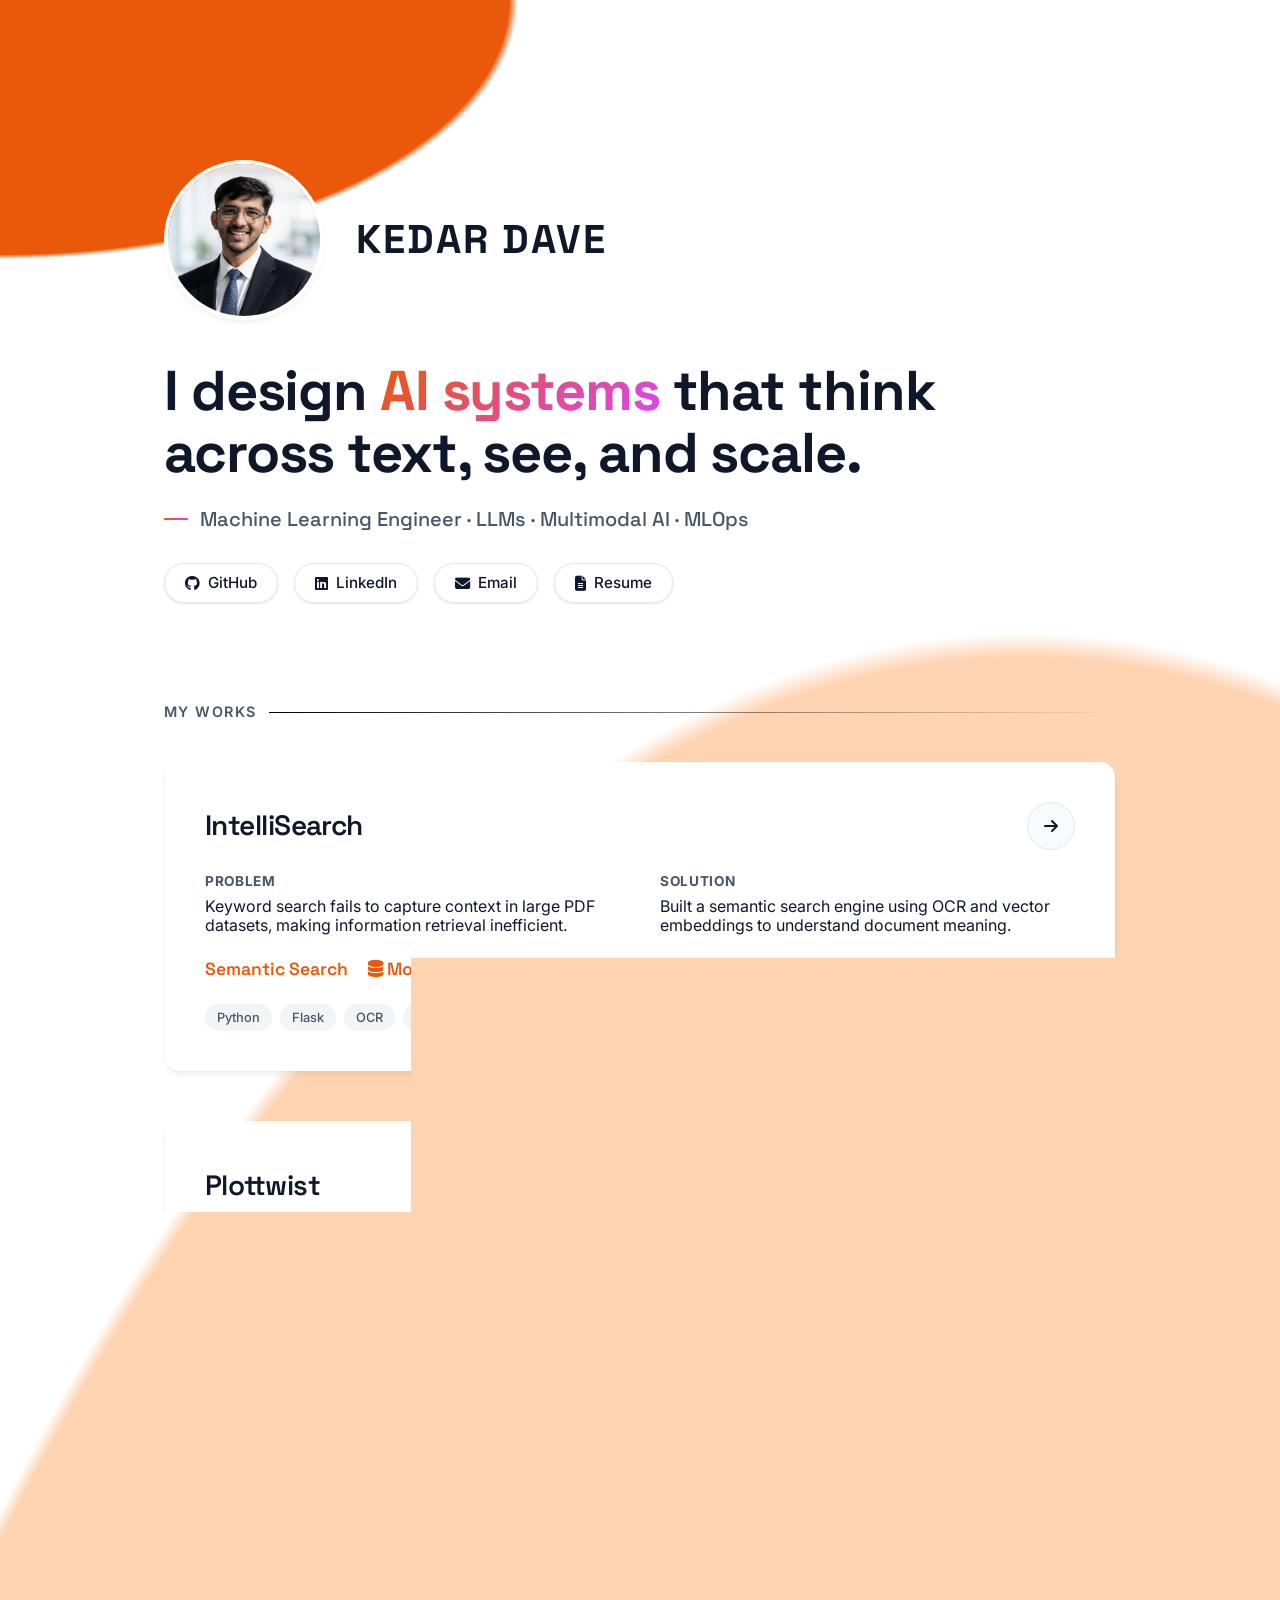
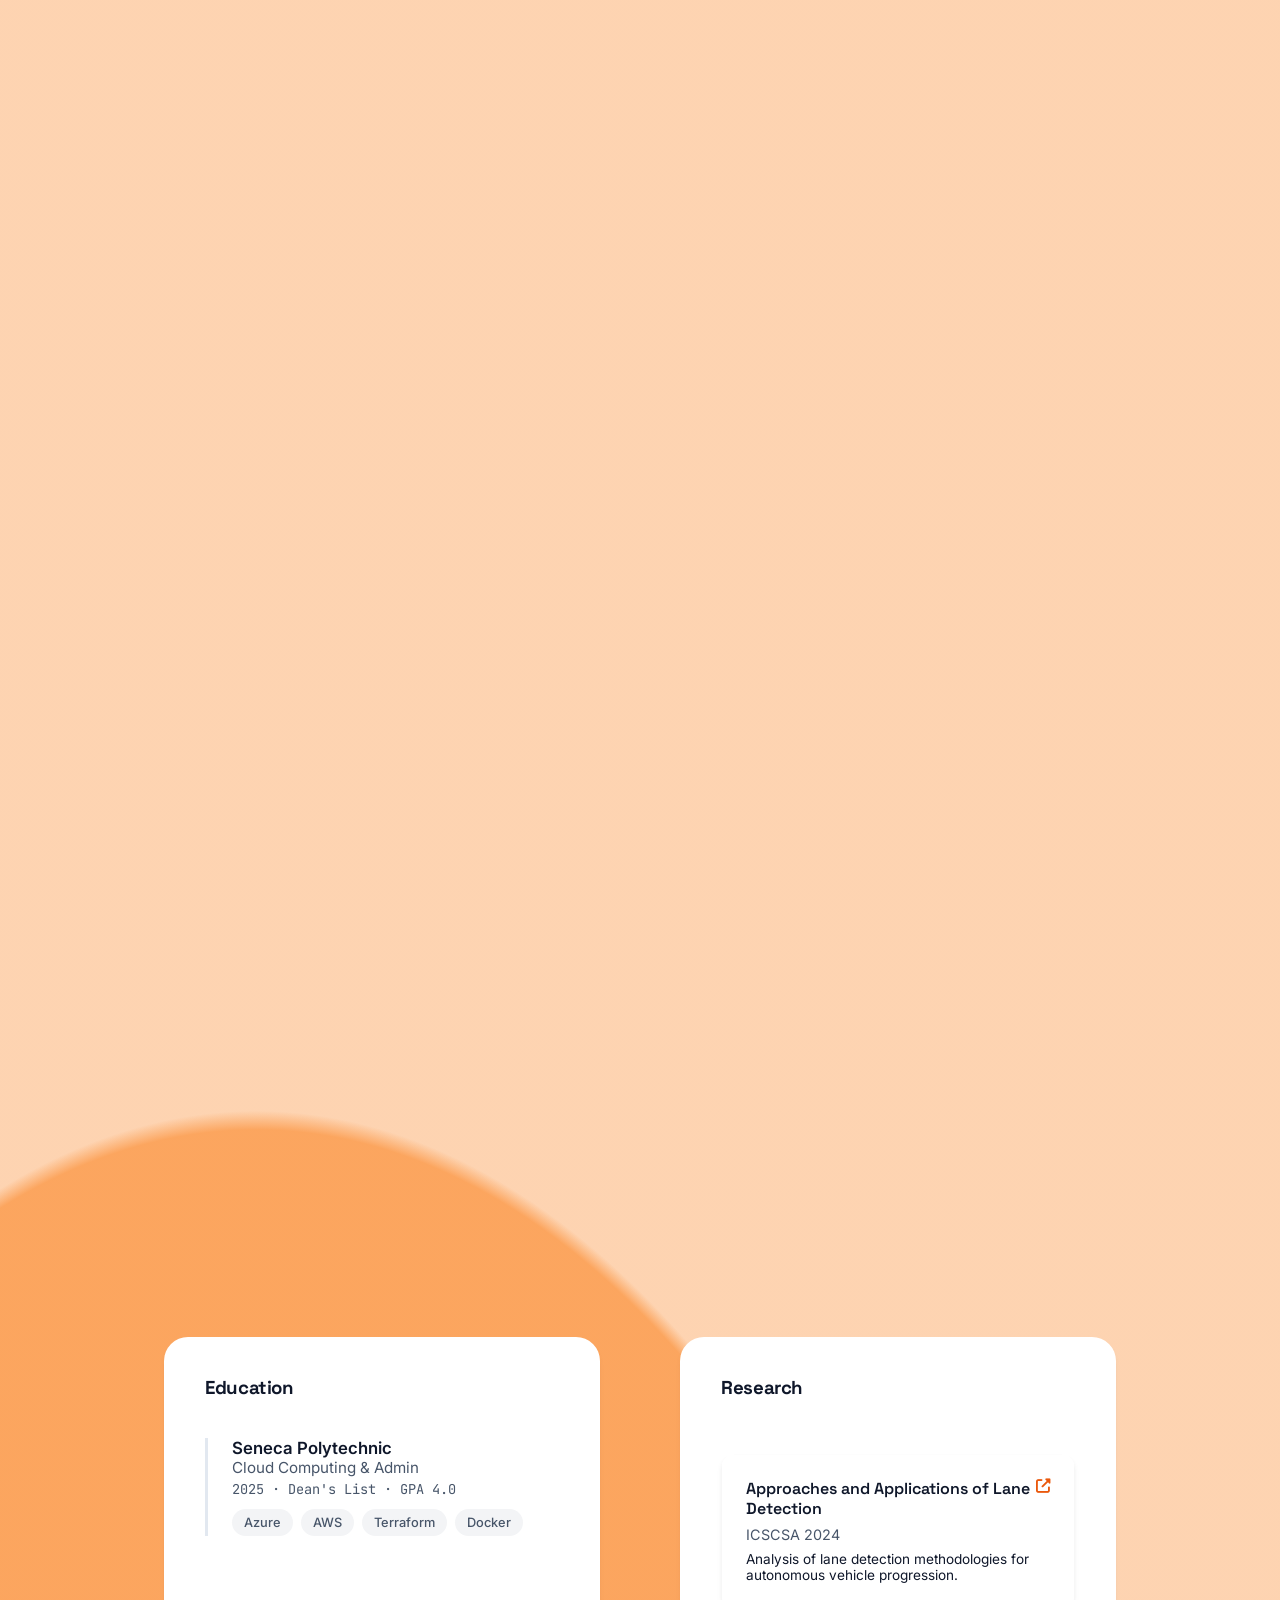
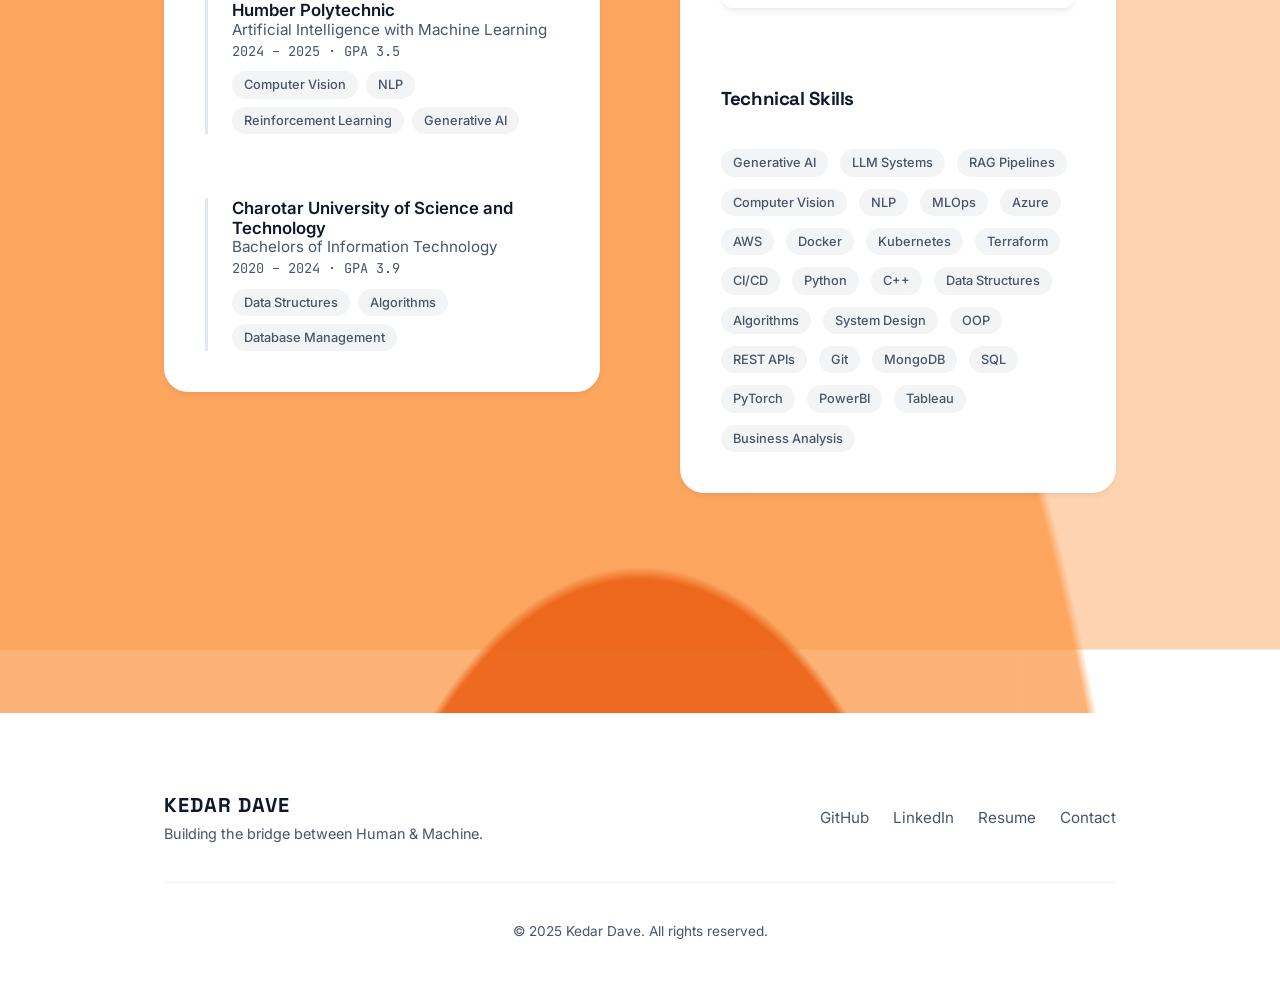
==== index.html @ 3b2e3d36 "first commit" ====
<!DOCTYPE html>
<html lang="en">

<head>
    <meta charset="UTF-8">
    <meta name="viewport" content="width=device-width, initial-scale=1.0">
    <title>Kedar Dave | ML Engineer</title>
    <link rel="stylesheet" href="css/styles.css?v=15">
    <link rel="stylesheet" href="https://cdnjs.cloudflare.com/ajax/libs/font-awesome/6.4.0/css/all.min.css">
</head>

<body>

    <div class="container">

        <!-- 1. HERO SECTION -->
        <section class="hero">
            <div class="hero-profile-container">
                <!-- Headshot & Name Area -->
                <div class="profile-header">
                    <img src="assets/profile-cropped.jpg?v=1" alt="Kedar Dave" class="profile-avatar">
                    <div class="profile-name">KEDAR DAVE</div>
                </div>

                <div class="hero-content">
                    <h1>
                        I design <span class="text-gradient">AI systems</span> that think across text, see, and
                        scale.
                    </h1>

                    <div class="hero-subline">
                        Machine Learning Engineer · LLMs · Multimodal AI · MLOps
                    </div>

                    <div class="hero-links">
                        <a id="link-github" target="_blank" class="btn">
                            <i class="fab fa-github"></i> GitHub
                        </a>
                        <a id="link-linkedin" target="_blank" class="btn">
                            <i class="fab fa-linkedin"></i> LinkedIn
                        </a>
                        <a href="contact.html" class="btn">
                            <i class="fas fa-envelope"></i> Email
                        </a>
                        <a id="link-resume" class="btn">
                            <i class="fas fa-file-alt"></i> Resume
                        </a>
                    </div>
                </div>
            </div>
        </section>

        <!-- 2. PROJECTS SECTION -->
        <section class="projects">
            <div class="section-title">My Works</div>

            <div class="project-list">
                <!-- Project 0: IntelliSearch -->
                <article class="project-card">
                    <div class="project-header">
                        <h2 class="project-title">IntelliSearch</h2>
                        <a id="link-intellisearch" target="_blank" class="card-btn" aria-label="View Project">
                            <i class="fas fa-arrow-right"></i>
                        </a>
                    </div>

                    <div class="project-story">
                        <div class="story-block">
                            <h4>Problem</h4>
                            <p>Keyword search fails to capture context in large PDF datasets, making information
                                retrieval inefficient.</p>
                        </div>
                        <div class="story-block">
                            <h4>Solution</h4>
                            <p>Built a semantic search engine using OCR and vector embeddings to understand document
                                meaning.</p>
                        </div>
                    </div>

                    <div class="project-metrics">
                        <span>Semantic Search</span>
                        <span><i class="fas fa-database"></i> MongoDB</span>
                    </div>

                    <div class="project-stack">
                        <span class="tech-tag">Python</span>
                        <span class="tech-tag">Flask</span>
                        <span class="tech-tag">OCR</span>
                        <span class="tech-tag">Vector Embeddings</span>
                        <span class="tech-tag">MongoDB</span>
                    </div>
                </article>

                <!-- Project 1: Plottwist -->
                <article class="project-card">
                    <div class="project-header">
                        <h2 class="project-title">Plottwist</h2>
                        <a id="btn-plottwist" target="_blank" class="card-btn" aria-label="View Project">
                            <i class="fas fa-arrow-right"></i>
                        </a>
                    </div>

                    <div class="project-story">
                        <div class="story-block">
                            <h4>Problem</h4>
                            <p>Manual chart interpretation is slow and lacks metadata.</p>
                        </div>
                        <div class="story-block">
                            <h4>Solution</h4>
                            <p>Multimodal pipeline using YOLOv5, OCR, and LLMs.</p>
                        </div>
                    </div>

                    <div class="project-metrics">
                        <span>89.2% mAP</span>
                        <span>70% Faster</span>
                    </div>

                    <div class="project-stack">
                        <span class="tech-tag">Python</span>
                        <span class="tech-tag">YOLOv5</span>
                        <span class="tech-tag">OCR</span>
                        <span class="tech-tag">LLMs</span>
                    </div>
                </article>

                <!-- Project 2: ImposterCreator -->
                <article class="project-card">
                    <div class="project-header">
                        <h2 class="project-title">ImposterCreator</h2>
                        <a id="btn-imposter" target="_blank" class="card-btn" aria-label="View Project">
                            <i class="fas fa-arrow-right"></i>
                        </a>
                    </div>

                    <div class="project-story">
                        <div class="story-block">
                            <h4>Problem</h4>
                            <p>Deepfake generation required complex tools and expert knowledge.</p>
                        </div>
                        <div class="story-block">
                            <h4>Solution</h4>
                            <p>Motion transfer framework via First Order Motion Model.</p>
                        </div>
                    </div>

                    <div class="project-metrics">
                        <span>96.4% Success</span>
                        <span>Realistic Motion</span>
                    </div>

                    <div class="project-stack">
                        <span class="tech-tag">PyTorch</span>
                        <span class="tech-tag">Jupyter</span>
                        <span class="tech-tag">Computer Vision</span>
                    </div>
                </article>

                <!-- Project 3: Sales Analysis Dashboard -->
                <article class="project-card">
                    <div class="project-header">
                        <h2 class="project-title">Sales Analysis Dashboard</h2>
                        <a id="link-salesDashboard" target="_blank" class="card-btn" aria-label="View Project">
                            <i class="fas fa-arrow-right"></i>
                        </a>
                    </div>

                    <div class="project-story">
                        <div class="story-block">
                            <h4>Problem</h4>
                            <p>Fragmented sales data across regions hindered strategic decision-making and performance
                                tracking.</p>
                        </div>
                        <div class="story-block">
                            <h4>Solution</h4>
                            <p>Unified PowerBI dashboard with star schema modeling for 6-month rolling insights.</p>
                        </div>
                    </div>

                    <div class="project-metrics">
                        <span>$163K East Coast Sales</span>
                        <span>157% Return Rate Analysis</span>
                    </div>

                    <div class="project-stack">
                        <span class="tech-tag">PowerBI</span>
                        <span class="tech-tag">Excel</span>
                        <span class="tech-tag">Data Modeling</span>
                        <span class="tech-tag">DAX</span>
                    </div>
                </article>
            </div>
        </section>

        <!-- 3. EXPERIENCE SECTION -->
        <section class="experience-container">
            <div class="section-title white-line">My Journey</div>

            <div class="timeline">
                <!-- Job 1 -->
                <div class="timeline-item">
                    <div class="timeline-marker"></div>
                    <div class="timeline-content">
                        <h3 class="role-title">Artificial Intelligence Intern</h3>
                        <div class="company-name">Plutomen Technologies</div>
                        <div class="role-meta">Sept 2023 – May 2024 · Ahmedabad, India</div>
                        <p class="role-description">
                            SaaS Product - Building a RAG pipeline for the internal knowledge base of the company.
                            Optimized vector search retrieval and implemented LLM-based responses.
                        </p>
                        <div class="role-tags">
                            <span class="tech-tag">RAG</span>
                            <span class="tech-tag">LLMs</span>
                            <span class="tech-tag">Vector DB</span>
                            <span class="tech-tag">Python</span>
                        </div>
                    </div>
                </div>

                <!-- Job 2 -->
                <div class="timeline-item">
                    <div class="timeline-marker"></div>
                    <div class="timeline-content">
                        <h3 class="role-title">Machine Learning Engineer Intern</h3>
                        <div class="company-name">AcmeGrade</div>
                        <div class="role-meta">May 2022 – Jul 2022 · Bengaluru, India</div>
                        <p class="role-description">
                            Detected different types of leaf diseases using CNN classification (ResNet50).
                            Improved model accuracy by 15% through data augmentation and hyperparameter tuning.
                        </p>
                        <div class="role-tags">
                            <span class="tech-tag">CNN</span>
                            <span class="tech-tag">Computer Vision</span>
                            <span class="tech-tag">TensorFlow</span>
                        </div>
                    </div>
                </div>
            </div>
        </section>

        <!-- 4. CREDENTIALS SECTION -->
        <section class="credentials">
            <div class="credentials-grid">

                <!-- Education -->
                <div class="credential-block">
                    <h3>Education</h3>
                    <div class="credential-item">
                        <div class="credential-title">Seneca Polytechnic</div>
                        <div class="credential-subtitle">Cloud Computing & Admin</div>
                        <div class="credential-meta">2025 · Dean's List · GPA 4.0</div>
                        <div class="project-stack" style="margin-top: 12px;">
                            <span class="tech-tag">Azure</span>
                            <span class="tech-tag">AWS</span>
                            <span class="tech-tag">Terraform</span>
                            <span class="tech-tag">Docker</span>
                        </div>
                    </div>

                    <div class="credential-item" style="margin-top: 24px;">
                        <div class="credential-title">Humber Polytechnic</div>
                        <div class="credential-subtitle">Artificial Intelligence with Machine Learning</div>
                        <div class="credential-meta">2024 – 2025 · GPA 3.5</div>
                        <div class="project-stack" style="margin-top: 12px;">
                            <span class="tech-tag">Computer Vision</span>
                            <span class="tech-tag">NLP</span>
                            <span class="tech-tag">Reinforcement Learning</span>
                            <span class="tech-tag">Generative AI</span>
                        </div>
                    </div>

                    <div class="credential-item" style="margin-top: 24px;">
                        <div class="credential-title">Charotar University of Science and Technology</div>
                        <div class="credential-subtitle">Bachelors of Information Technology</div>
                        <div class="credential-meta">2020 – 2024 · GPA 3.9</div>
                        <div class="project-stack" style="margin-top: 12px;">
                            <span class="tech-tag">Data Structures</span>
                            <span class="tech-tag">Algorithms</span>
                            <span class="tech-tag">Database Management</span>
                        </div>
                    </div>
                </div>

                <!-- Skills & Publication -->
                <div class="credential-block">
                    <h3>Research</h3>
                    <a id="link-research" class="project-card" target="_blank"
                        style="padding: 24px; border-radius: 12px; margin-top: 16px; margin-bottom: 40px; display: block; text-decoration: none;">
                        <div
                            style="font-weight: 600; font-family: 'Space Grotesk', sans-serif; margin-bottom: 8px; display: flex; justify-content: space-between; align-items: start;">
                            <span>Approaches and Applications of Lane Detection</span>
                            <i class="fas fa-external-link-alt"
                                style="color: var(--accent-primary); font-size: 0.9rem;"></i>
                        </div>
                        <div style="font-size: 0.9rem; color: var(--text-secondary); margin-bottom: 8px;">
                            ICSCSA 2024
                        </div>
                        <div style="font-size: 0.85rem; color: var(--text-primary);">
                            Analysis of lane detection methodologies for autonomous vehicle progression.
                        </div>
                    </a>

                    <h3>Technical Skills</h3>
                    <div class="project-stack" style="gap: 12px;">
                        <!-- AI & ML -->
                        <span class="tech-tag">Generative AI</span>
                        <span class="tech-tag">LLM Systems</span>
                        <span class="tech-tag">RAG Pipelines</span>
                        <span class="tech-tag">Computer Vision</span>
                        <span class="tech-tag">NLP</span>
                        <span class="tech-tag">MLOps</span>

                        <!-- Cloud & DevOps -->
                        <span class="tech-tag">Azure</span>
                        <span class="tech-tag">AWS</span>
                        <span class="tech-tag">Docker</span>
                        <span class="tech-tag">Kubernetes</span>
                        <span class="tech-tag">Terraform</span>
                        <span class="tech-tag">CI/CD</span>

                        <!-- CS & Development -->
                        <span class="tech-tag">Python</span>
                        <span class="tech-tag">C++</span>
                        <span class="tech-tag">Data Structures</span>
                        <span class="tech-tag">Algorithms</span>
                        <span class="tech-tag">System Design</span>
                        <span class="tech-tag">OOP</span>
                        <span class="tech-tag">REST APIs</span>
                        <span class="tech-tag">Git</span>

                        <!-- Data & Tools -->
                        <span class="tech-tag">MongoDB</span>
                        <span class="tech-tag">SQL</span>
                        <span class="tech-tag">PyTorch</span>
                        <span class="tech-tag">PowerBI</span>
                        <span class="tech-tag">Tableau</span>
                        <span class="tech-tag">Business Analysis</span>
                    </div>
                </div>
            </div>

        </section> <!-- End Credentials -->

        <!-- End Container -->

        <!-- Footer outside container for full width -->

    </div>
    <footer class="site-footer">
        <div class="container">
            <div class="footer-content">
                <div class="footer-brand">
                    <div class="footer-name">Kedar Dave</div>
                    <div class="footer-tagline">Building the bridge between Human & Machine.</div>
                </div>

                <div class="footer-links">
                    <a href="https://github.com/Kedar-dave" target="_blank" class="footer-link">GitHub</a>
                    <a href="https://www.linkedin.com/in/kd29/" target="_blank" class="footer-link">LinkedIn</a>
                    <a href="assets/resume.pdf" target="_blank" class="footer-link">Resume</a>
                    <a href="contact.html" class="footer-link">Contact</a>
                </div>
            </div>

            <div class="footer-bottom">
                &copy; 2025 Kedar Dave. All rights reserved.
            </div>
        </div>
    </footer>
    <!-- Scripts -->
    <script src="js/config.js"></script>

</body>

</html>
---- css/styles.css ----
/* Google Fonts */
@import url('https://fonts.googleapis.com/css2?family=Space+Grotesk:wght@400;500;600;700&family=Inter:wght@400;500;600&family=JetBrains+Mono:wght@400;500&display=swap');

:root {
    /* Colors - Human + Machine (Refined Warmth) */
    --bg-color: #FAFAFA;
    --card-bg: #FFFFFF;
    /* 100% Opaque */
    --text-primary: #0F172A;
    /* Slate 900 - Sharp and professional */
    --text-secondary: #475569;
    /* Slate 600 - Readable */

    /* Expressive Accents - Sophisticated Sunset */
    --accent-primary: #EA580C;
    /* Burnt Orange */
    --accent-secondary: #D946EF;
    /* Fuchsia */
    --accent-tertiary: #6366F1;
    /* Indigo */

    --color-pina-orange: #FB923C;
    /* Pina Orange */

    --gradient-primary: linear-gradient(135deg, var(--accent-primary), var(--accent-secondary));
    --gradient-hover: linear-gradient(135deg, var(--accent-secondary), var(--accent-tertiary));

    --border-color: #E2E8F0;

    /* Spacing */
    --container-width: 1000px;
    /* Reverted to 1000px */
    --section-gap: 120px;
    /* Increased for cleaner look */

    /* Effects */
    --shadow-sm: 0 1px 3px 0 rgba(0, 0, 0, 0.1);
    --shadow-card: 0 4px 6px -1px rgba(0, 0, 0, 0.05), 0 2px 4px -1px rgba(0, 0, 0, 0.03);
    --shadow-hover: 0 20px 25px -5px rgba(234, 88, 12, 0.1), 0 8px 10px -6px rgba(234, 88, 12, 0.05);
}

* {
    box-sizing: border-box;
    margin: 0;
    padding: 0;
}

html {
    scroll-behavior: smooth;
}

body {
    background-color: #FFFFFF;
    color: var(--text-primary);
    font-family: 'Inter', sans-serif;
    line-height: 1.2;
    -webkit-font-smoothing: antialiased;
    /* Dune Background Effect - Top Dune + 3 Bottom Dunes */
    background-image:
        /* Top Dune (Top Left - Elliptical ~100px) */
        radial-gradient(ellipse at top left, var(--accent-primary) 60%, transparent 61%),

        /* Dune 1 (Foreground - Sharp Burnt Orange) */
        radial-gradient(100% 60% at 50% 105%, rgba(234, 88, 12, 0.8) 25%, transparent 25.5%),
        /* Dune 2 (Mid - Vibrant Pina Orange) */
        radial-gradient(140% 90% at 20% 110%, rgba(251, 146, 60, 0.7) 50%, transparent 50.5%),
        /* Dune 3 (Back - Soft & High Reaching) */
        radial-gradient(160% 120% at 80% 120%, rgba(251, 146, 60, 0.4) 80%, transparent 80.5%);

    background-attachment: scroll;
    background-repeat: no-repeat;

    /* Individual positions: Top Left, then 3 Bottoms offset by 350px */
    background-position:
        left top,
        center bottom 20%,
        center bottom 35%,
        center bottom 350px;

    /* Individual sizes: Top wider to cover headshot, Bottoms 100% height */
    background-size:
        600px 300px,
        100% 100%,
        100% 100%,
        100% 100%;

    min-height: 100vh;
}

/* ... existing styles ... */

/* Global Link Styles */
a {
    text-decoration: none;
    color: inherit;
}

a:visited {
    color: inherit;
}

.project-card,
.credential-block,
.timeline-content,
.contact-form {
    background-color: #FFFFFF !important;
    /* Force Opaque White */
    backdrop-filter: none !important;
    /* Remove blur if it interferes with opacity */
}



/* Site Footer */
.site-footer {
    border-top: none;
    margin-top: 0;
    padding: 80px 0 60px;
    background: #FFFFFF;
    /* 100% Opaque */
    width: 100%;
    position: relative;
    z-index: 10;
}

.footer-content {
    display: flex;
    justify-content: space-between;
    align-items: center;
    flex-wrap: wrap;
    gap: 40px;
    margin-bottom: 40px;
}

/* Ensure inner container of footer matches site container */
.site-footer .container {
    max-width: 1000px;
    margin: 0 auto;
    padding: 0 24px;
}

/* Animations */
@keyframes fadeInUp {
    from {
        opacity: 0;
        transform: translateY(20px);
    }

    to {
        opacity: 1;
        transform: translateY(0);
    }
}

.hero {
    animation: fadeInUp 0.8s cubic-bezier(0.2, 0.8, 0.2, 1) forwards;
}

.projects {
    animation: fadeInUp 0.8s cubic-bezier(0.2, 0.8, 0.2, 1) 0.2s forwards;
    opacity: 0;
    /* Hidden initially */
}

.credentials {
    animation: fadeInUp 0.8s cubic-bezier(0.2, 0.8, 0.2, 1) 0.4s forwards;
    opacity: 0;
    /* Hidden initially */
}

/* Smoother Hover Transitions */
.btn,
.project-card,
.credential-item,
.tech-tag {
    transition: all 0.4s cubic-bezier(0.4, 0, 0.2, 1);
}

.project-card:hover {
    background-color: #FFEDD5;
    /* Orange 100 */
    transform: translateY(-8px);
    /* Slightly more lift */
    box-shadow: var(--shadow-hover);
}

h1,
h2,
h3,
h4 {
    font-family: 'Space Grotesk', sans-serif;
    color: var(--text-primary);
    line-height: 1.1;
    letter-spacing: -0.02em;
}

/* Utilities */
.text-gradient {
    background: var(--gradient-primary);
    -webkit-background-clip: text;
    background-clip: text;
    color: transparent;
    display: inline-block;
}

.container {
    max-width: var(--container-width);
    margin: 0 auto;
    padding: 100px 24px;
    position: relative;
}

/* 1. Hero Section */
.hero {
    margin-bottom: var(--section-gap);
    position: relative;
    padding: 60px 0;
}

.hero-profile-container {
    display: flex;
    flex-direction: column;
    align-items: flex-start;
    gap: 40px;
}

.profile-header {
    display: flex;
    align-items: center;
    gap: 32px;
}

.profile-avatar {
    width: 160px;
    /* Appropriately big yet contained */
    height: 160px;
    border-radius: 50%;
    /* Circular */
    object-fit: cover;
    border: 4px solid #fff;
    box-shadow: var(--shadow-card);
}

.profile-name {
    font-family: 'Space Grotesk', sans-serif;
    font-size: 2.5rem;
    font-weight: 700;
    text-transform: uppercase;
    /* Block letters */
    letter-spacing: 0.05em;
    color: var(--text-primary);
    line-height: 1;
}

.hero-content h1 {
    font-size: 3.5rem;
    /* Oversized */
    font-weight: 700;
    margin-bottom: 24px;
    max-width: 800px;
}

.hero-subline {
    font-family: 'Space Grotesk', sans-serif;
    font-size: 1.25rem;
    color: var(--text-secondary);
    font-weight: 500;
    display: flex;
    align-items: center;
    gap: 12px;
    margin-bottom: 32px;
}

.hero-subline::before {
    content: '';
    display: block;
    width: 24px;
    height: 2px;
    background: var(--gradient-primary);
}

.hero-links {
    display: flex;
    gap: 16px;
    margin-top: 16px;
}

.btn {
    display: inline-flex;
    align-items: center;
    gap: 8px;
    padding: 10px 20px;
    background: #fff;
    border: 1px solid var(--border-color);
    border-radius: 99px;
    /* Pill shape */
    color: var(--text-primary);
    font-size: 0.95rem;
    font-weight: 500;
    transition: all 0.3s ease;
    box-shadow: var(--shadow-sm);
    text-decoration: none;
}

.btn:hover {
    box-shadow: var(--shadow-card);
    transform: translateY(-2px);
    border-color: var(--accent-primary);
    color: var(--accent-primary);
}

/* 2. Projects Section (Storytelling) */
.projects {
    margin-top: -80px;
}

.section-title {
    font-size: 0.9rem;
    text-transform: uppercase;
    letter-spacing: 0.1em;
    color: var(--text-secondary);
    font-weight: 600;
    margin-bottom: 40px;
    font-family: 'Inter', sans-serif;
    display: flex;
    align-items: center;
    gap: 12px;
    margin-top: 80px;
}

.section-title::after {
    content: '';
    height: 1px;
    flex-grow: 1;
    background: linear-gradient(to right, #000000, transparent);
    /* Black on White Grid */
}

/* Modifier for dark backgrounds */
.section-title.white-line::after {
    background: linear-gradient(to right, #FFFFFF, transparent);
    /* White on Dunes */
}

.project-list {
    display: flex;
    flex-direction: column;
    gap: 48px;
}

.project-card {
    background: var(--card-bg);
    border-radius: 16px;
    /* Soft corners */
    padding: 40px;
    box-shadow: var(--shadow-card);
    transition: all 0.3s ease;
    position: relative;
    border: 1px solid transparent;
    /* Reserve space for border */
    background-clip: padding-box;
    /* Important for gradient border trick */
    z-index: 1;
    backdrop-filter: blur(8px);
    /* Glassmorphism light */
}

/* Gradient Border Trick */
.project-card::before {
    content: '';
    position: absolute;
    top: -2px;
    right: -2px;
    bottom: -2px;
    left: -2px;
    z-index: -1;
    border-radius: 18px;
    opacity: 0;
    transition: opacity 0.3s ease;
}

.project-card:hover {
    background-color: #FFEDD5;
    /* Orange 100 - More visible light orange */
    transform: translateY(-4px);
    box-shadow: var(--shadow-hover);
}

.project-card:hover::before {
    opacity: 1;
}



.project-header {
    display: flex;
    justify-content: space-between;
    align-items: center;
    margin-bottom: 24px;
}

.project-title {
    font-size: 1.75rem;
    font-weight: 600;
}

.project-link-icon {
    opacity: 0;
    transform: translateX(-10px);
    transition: all 0.3s ease;
    color: var(--accent-primary);
}

.project-card:hover .project-link-icon {
    opacity: 1;
    transform: translateX(0);
}

.project-story {
    display: grid;
    grid-template-columns: 1fr 1fr;
    gap: 40px;
    margin-bottom: 24px;
}

.story-block h4 {
    font-size: 0.85rem;
    text-transform: uppercase;
    color: var(--text-secondary);
    margin-bottom: 8px;
    font-family: 'Inter', sans-serif;
    letter-spacing: 0.05em;
}

.story-block p {
    font-size: 1rem;
    color: var(--text-primary);
}

.project-metrics {
    display: flex;
    gap: 20px;
    margin-bottom: 24px;
    font-family: 'Space Grotesk', sans-serif;
    font-weight: 600;
    color: var(--accent-primary);
    font-size: 1.1rem;
}

.project-stack {
    display: flex;
    gap: 8px;
    flex-wrap: wrap;
}

.tech-tag {
    font-size: 0.8rem;
    color: var(--text-secondary);
    background: #F3F4F6;
    padding: 6px 12px;
    border-radius: 99px;
    font-weight: 500;
    transition: all 0.2s;
}

.project-card:hover .tech-tag {
    background: #FFF7ED;
    /* Orange Light */
    color: var(--accent-primary);
}

/* 3. Credentials Section */
/* Hover & Cursor Updates */
.project-card,
.btn,
a {
    cursor: pointer;
}

.card-btn {
    display: inline-flex;
    align-items: center;
    justify-content: center;
    width: 48px;
    height: 48px;
    border-radius: 50%;
    background: #F8FAFC;
    color: var(--text-primary);
    border: 1px solid var(--border-color);
    transition: all 0.2s ease;
    margin-left: auto;
    /* Push to right */
}

.project-card:hover .card-btn {
    background: var(--accent-primary);
    color: white;
    border-color: var(--accent-primary);
    transform: rotate(-45deg);
}

/* Credentials Refinement */
.credentials {
    gap: 40px;
    margin-top: 40px;
}

.credentials-grid {
    display: grid;
    grid-template-columns: 1fr 1fr;
    gap: 80px;
    /* Bigger vertical gap between columns */
    margin-bottom: var(--section-gap);
    align-items: start;
}

.credential-block {
    display: flex;
    flex-direction: column;
    gap: 40px;
    /* Card Style for Visibility */
    background: var(--card-bg);
    padding: 40px;
    border-radius: 24px;
    box-shadow: var(--shadow-card);
    backdrop-filter: blur(8px);
    border: 1px solid rgba(255, 255, 255, 0.5);
}

.credential-item {
    margin-bottom: 0;
    /* Handled by parent gap */
    padding-left: 24px;
    border-left: 3px solid var(--border-color);
    transition: all 0.3s ease;
}

.credential-item:hover {
    border-left-color: var(--accent-primary);
    padding-left: 32px;
    /* Slight movement */
}

.credential-title {
    font-weight: 600;
    font-size: 1.05rem;
    color: var(--text-primary);
}

.credential-subtitle {
    font-size: 0.95rem;
    color: var(--text-secondary);
    margin-bottom: 4px;
}

.credential-meta {
    font-size: 0.85rem;
    color: var(--text-secondary);
    font-family: 'JetBrains Mono', monospace;
}

/* Mobile */
@media (max-width: 768px) {
    .container {
        padding: 60px 20px;
    }

    .hero-content h1 {
        font-size: 2.25rem;
    }

    .project-story {
        grid-template-columns: 1fr;
        gap: 24px;
    }

    .credentials-grid {
        grid-template-columns: 1fr;
        gap: 40px;
    }
}

/* Contact Section Styles */
.contact-container {
    max-width: 600px;
    margin: 0 auto;
    animation: fadeInUp 0.8s cubic-bezier(0.2, 0.8, 0.2, 1) forwards;
}

.contact-form {
    display: flex;
    flex-direction: column;
    gap: 24px;
    background: var(--card-bg);
    padding: 40px;
    border-radius: 24px;
    box-shadow: var(--shadow-card);
    backdrop-filter: blur(8px);
    border: 1px solid rgba(255, 255, 255, 0.5);
}

.form-group {
    display: flex;
    flex-direction: column;
    gap: 8px;
}

.form-label {
    font-size: 0.9rem;
    font-weight: 600;
    color: var(--text-secondary);
    margin-left: 4px;
}

.form-input,
.form-textarea {
    padding: 16px;
    border-radius: 12px;
    border: 1px solid var(--border-color);
    background: #FFFFFF;
    font-family: 'Inter', sans-serif;
    font-size: 1rem;
    color: var(--text-primary);
    transition: all 0.3s ease;
    width: 100%;
    /* Ensure full width */
}

.form-input:focus,
.form-textarea:focus {
    outline: none;
    border-color: var(--accent-primary);
    box-shadow: 0 0 0 4px rgba(249, 115, 22, 0.1);
}

.form-textarea {
    min-height: 150px;
    resize: vertical;
}

.back-link {
    display: inline-flex;
    align-items: center;
    gap: 8px;
    color: var(--text-secondary);
    text-decoration: none;
    font-weight: 500;
    margin-bottom: 40px;
    transition: color 0.2s;
}

/* ... Contact Styles ... */

/* Experience Section */
.experience-container {
    max-width: 800px;
    margin: 0 auto 120px;
    animation: fadeInUp 0.8s cubic-bezier(0.2, 0.8, 0.2, 1) 0.3s forwards;
    opacity: 0;
}

.timeline {
    position: relative;
    padding-left: 32px;
    border-left: 2px solid var(--border-color);
}

.timeline-item {
    position: relative;
    padding-bottom: 60px;
}

.timeline-item:last-child {
    padding-bottom: 0;
}

.timeline-marker {
    position: absolute;
    left: -41px;
    /* Adjust based on padding + border */
    top: 0;
    width: 20px;
    height: 20px;
    border-radius: 50%;
    background: var(--bg-color);
    border: 3px solid var(--accent-primary);
    box-shadow: 0 0 0 4px rgba(255, 255, 255, 0.5);
    transition: all 0.3s ease;
}

.timeline-item:hover .timeline-marker {
    background: var(--accent-primary);
    box-shadow: 0 0 0 6px rgba(234, 88, 12, 0.2);
}

.timeline-content {
    background: var(--card-bg);
    border-radius: 16px;
    padding: 32px;
    border: 1px solid transparent;
    box-shadow: var(--shadow-sm);
    transition: all 0.3s ease;
}

.timeline-content:hover {
    transform: translateX(8px);
    box-shadow: var(--shadow-card);
    border-color: rgba(234, 88, 12, 0.2);
}

.role-title {
    font-size: 1.25rem;
    font-weight: 700;
    color: var(--text-primary);
    font-family: 'Space Grotesk', sans-serif;
    margin-bottom: 4px;
}

.company-name {
    font-size: 1rem;
    color: var(--accent-primary);
    font-weight: 600;
    margin-bottom: 8px;
    display: inline-block;
}

.role-meta {
    font-size: 0.85rem;
    color: var(--text-secondary);
    font-family: 'JetBrains Mono', monospace;
    margin-bottom: 16px;
}

.role-description {
    font-size: 0.95rem;
    color: var(--text-secondary);
    margin-bottom: 16px;
    line-height: 1.6;
}

.role-tags {
    display: flex;
    flex-wrap: wrap;
    gap: 8px;
}



.footer-brand {
    display: flex;
    flex-direction: column;
    gap: 8px;
}

.footer-name {
    font-family: 'Space Grotesk', sans-serif;
    font-weight: 700;
    font-size: 1.25rem;
    color: var(--text-primary);
    text-transform: uppercase;
    letter-spacing: 0.05em;
}

.footer-tagline {
    color: var(--text-secondary);
    font-size: 0.9rem;
}

.footer-links {
    display: flex;
    gap: 24px;
}

.footer-link {
    color: var(--text-secondary);
    text-decoration: none;
    font-size: 0.95rem;
    transition: color 0.2s;
}

.footer-link:hover {
    color: var(--accent-primary);
}

.footer-bottom {
    text-align: center;
    padding-top: 40px;
    border-top: 1px solid rgba(0, 0, 0, 0.05);
    color: var(--text-secondary);
    font-size: 0.85rem;
}

@media (max-width: 768px) {
    .footer-content {
        flex-direction: column;
        align-items: flex-start;
    }
}
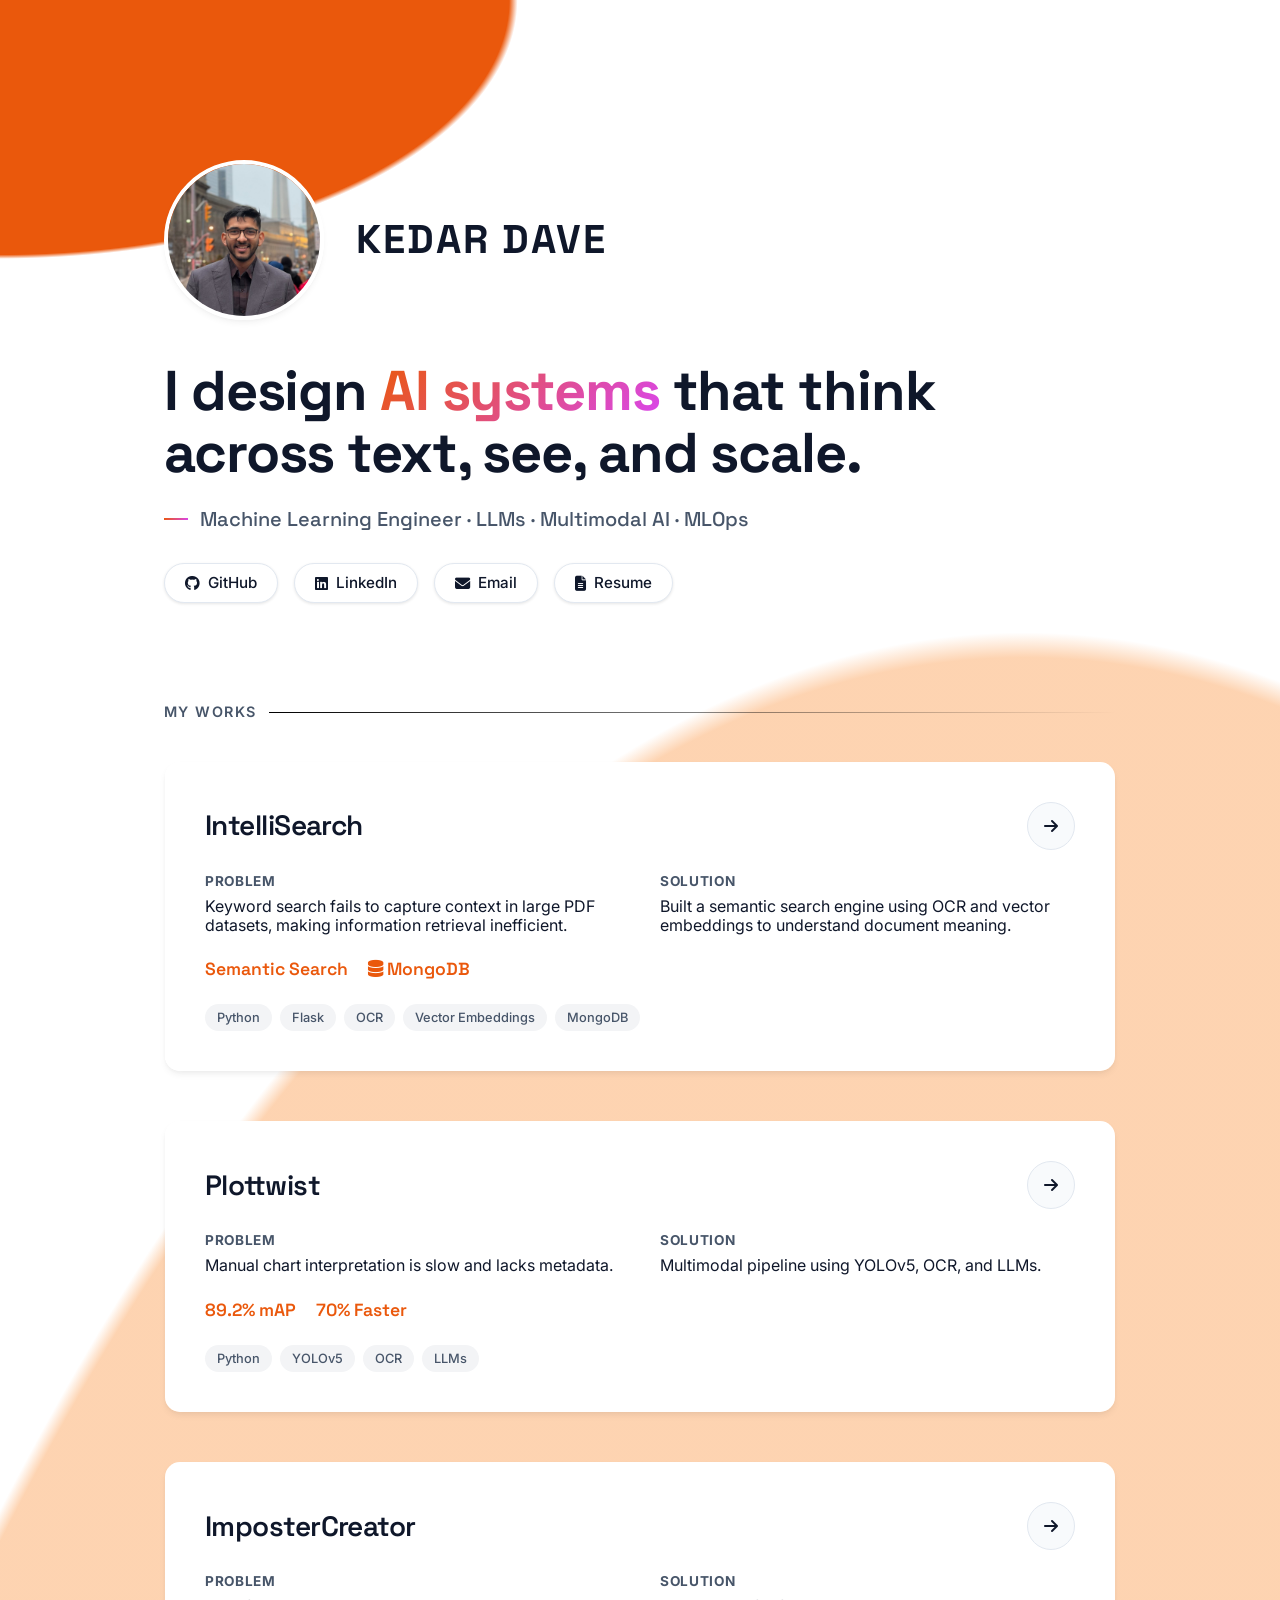
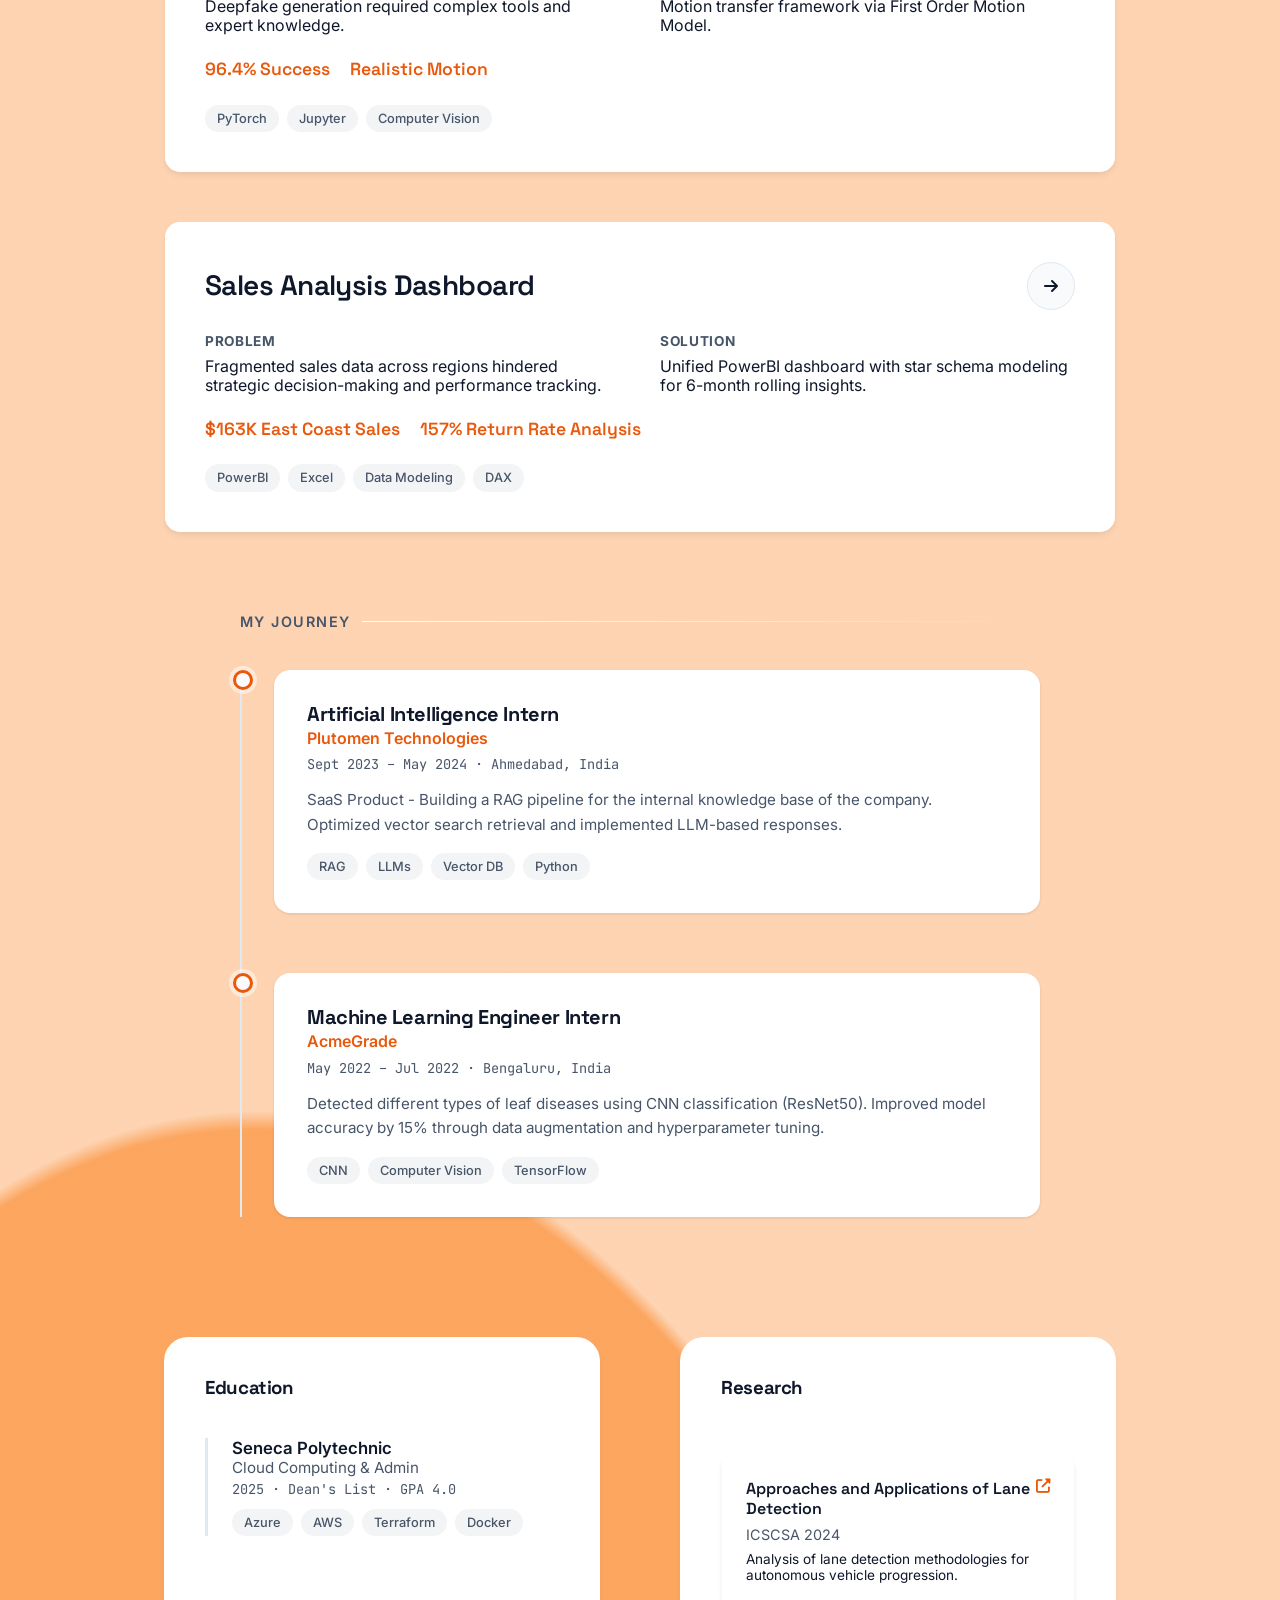
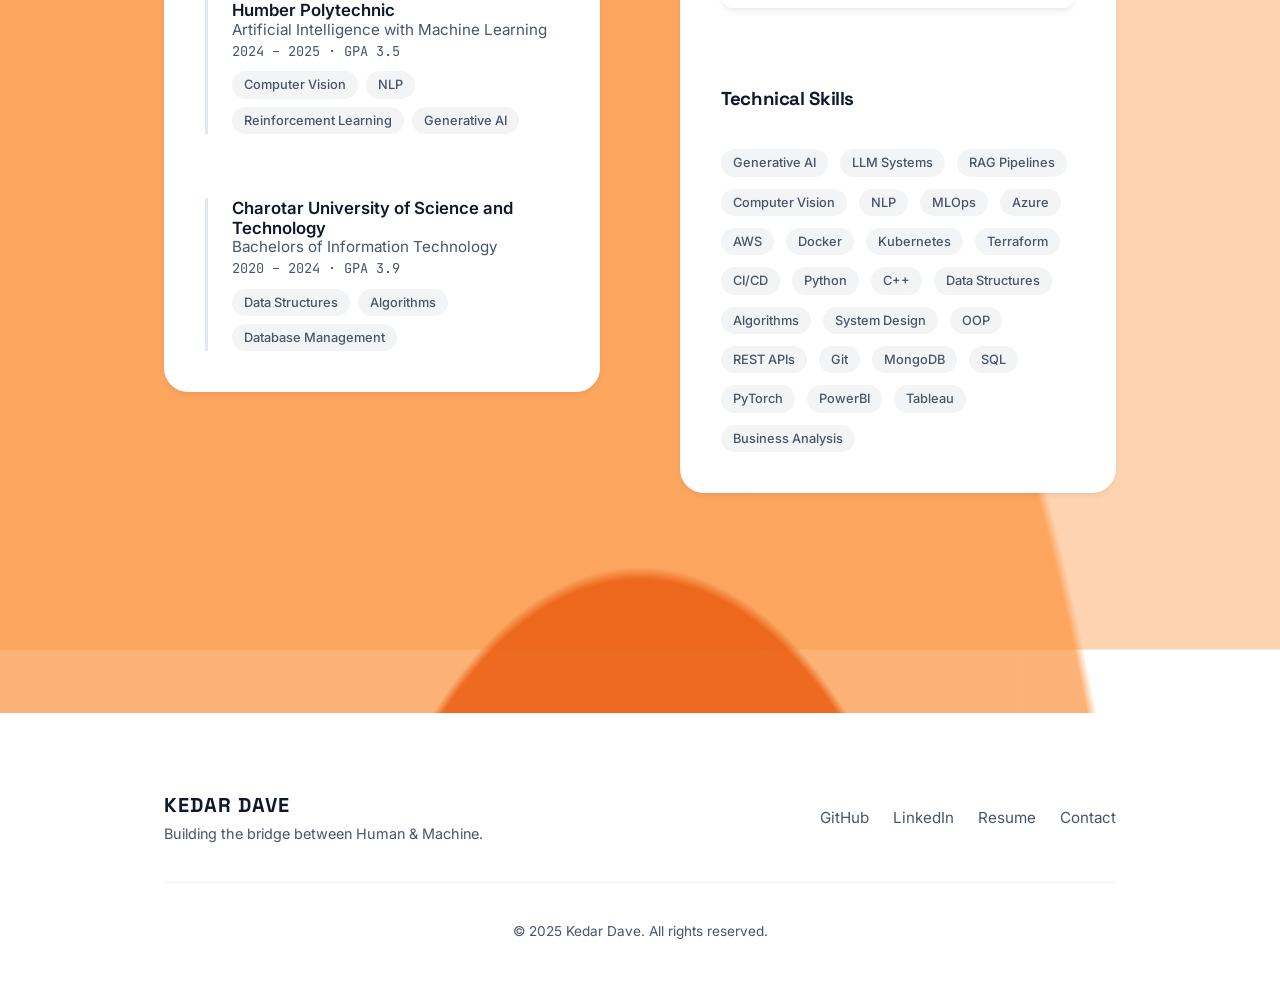
==== commit 280dfe68: "Changed profile photo" ====
--- a/index.html
+++ b/index.html
@@ -18,7 +18,7 @@
             <div class="hero-profile-container">
                 <!-- Headshot & Name Area -->
                 <div class="profile-header">
-                    <img src="assets/profile-cropped.jpg?v=1" alt="Kedar Dave" class="profile-avatar">
+                    <img src="assets/profile.jpg" alt="Kedar Dave" class="profile-avatar">
                     <div class="profile-name">KEDAR DAVE</div>
                 </div>
 
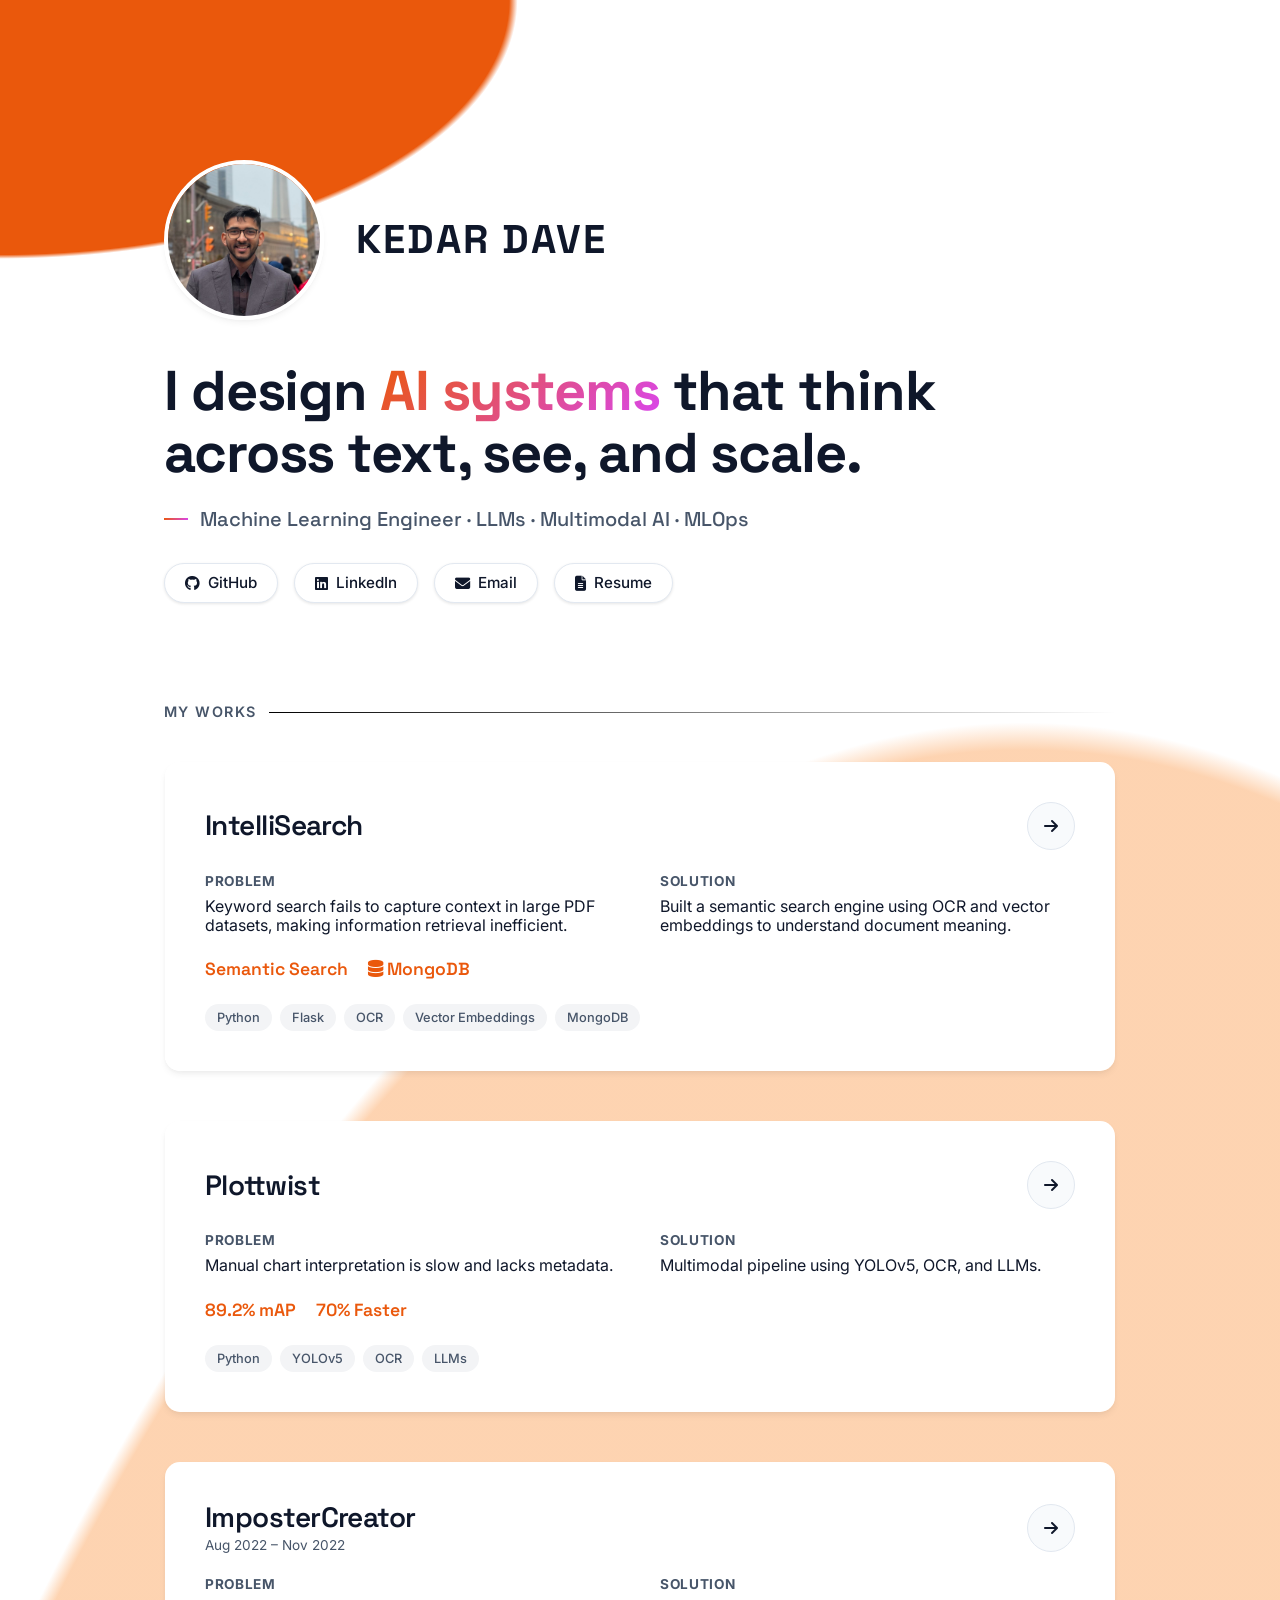
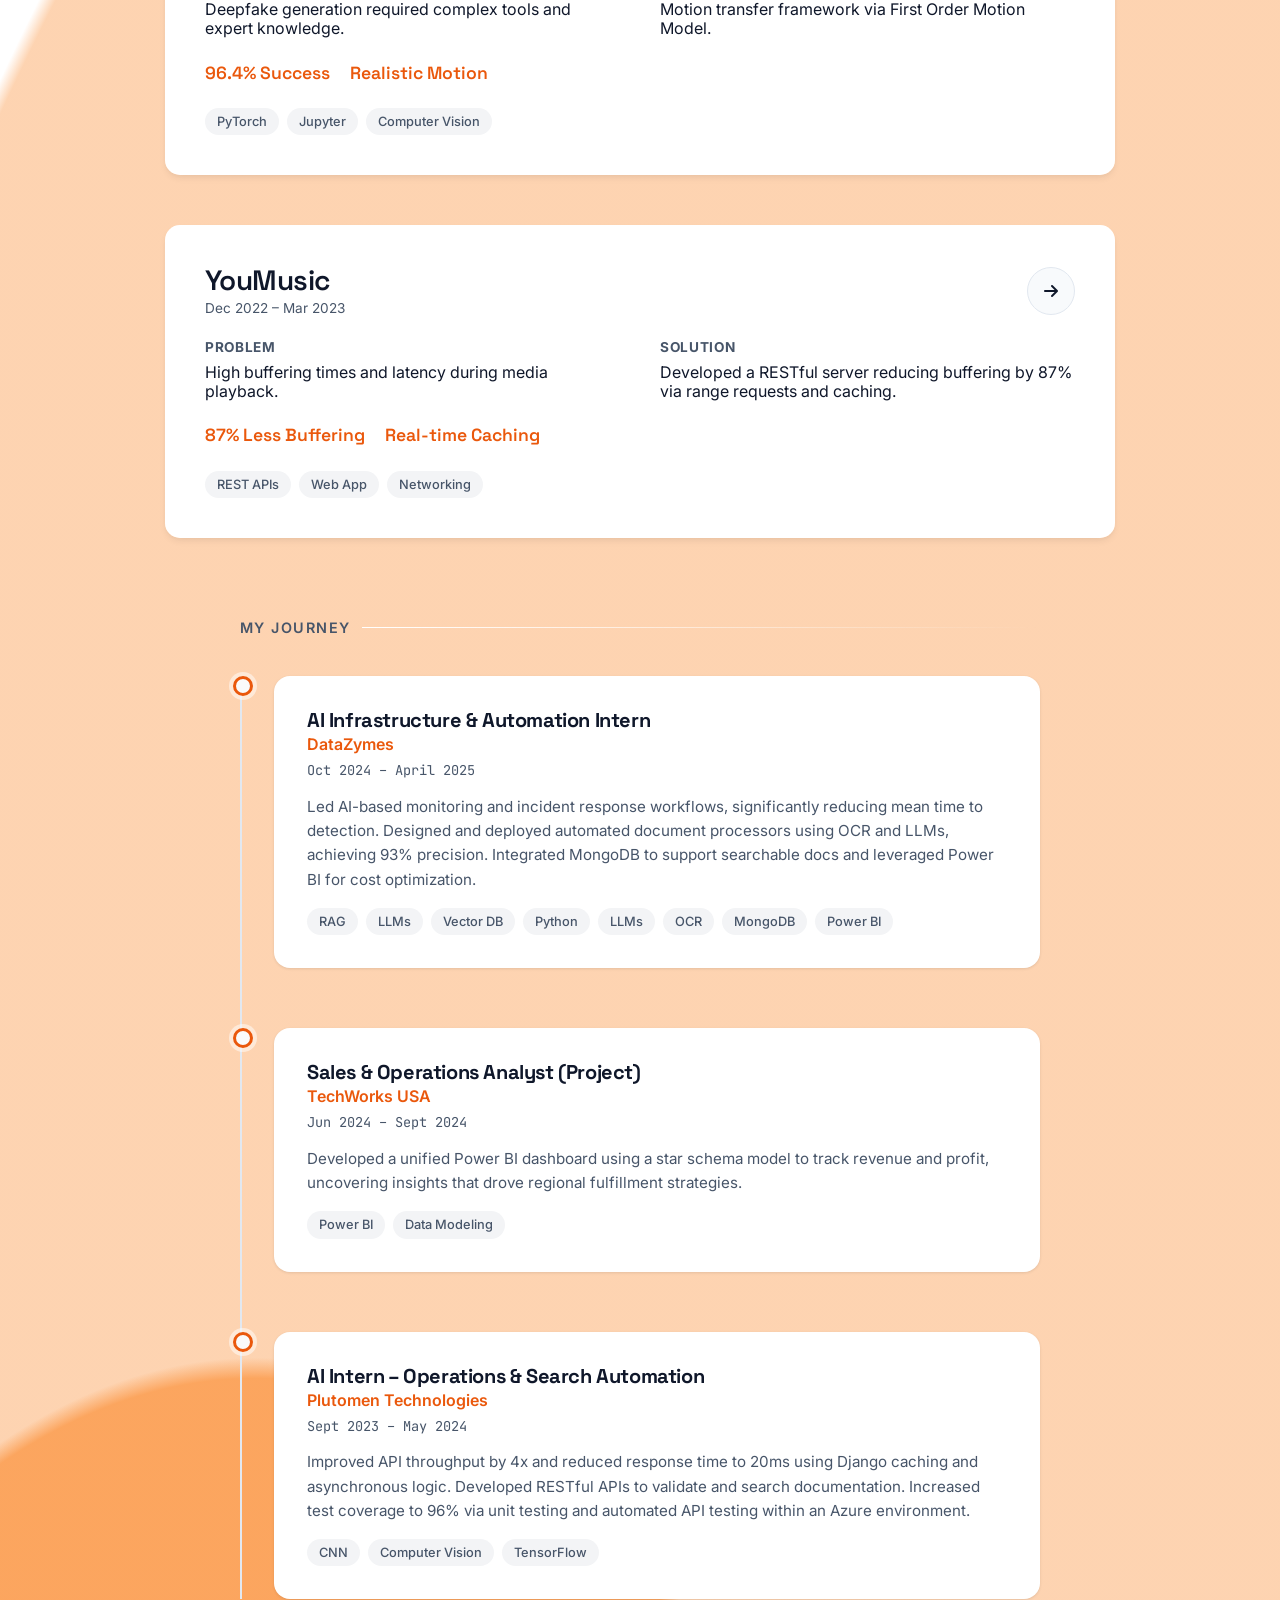
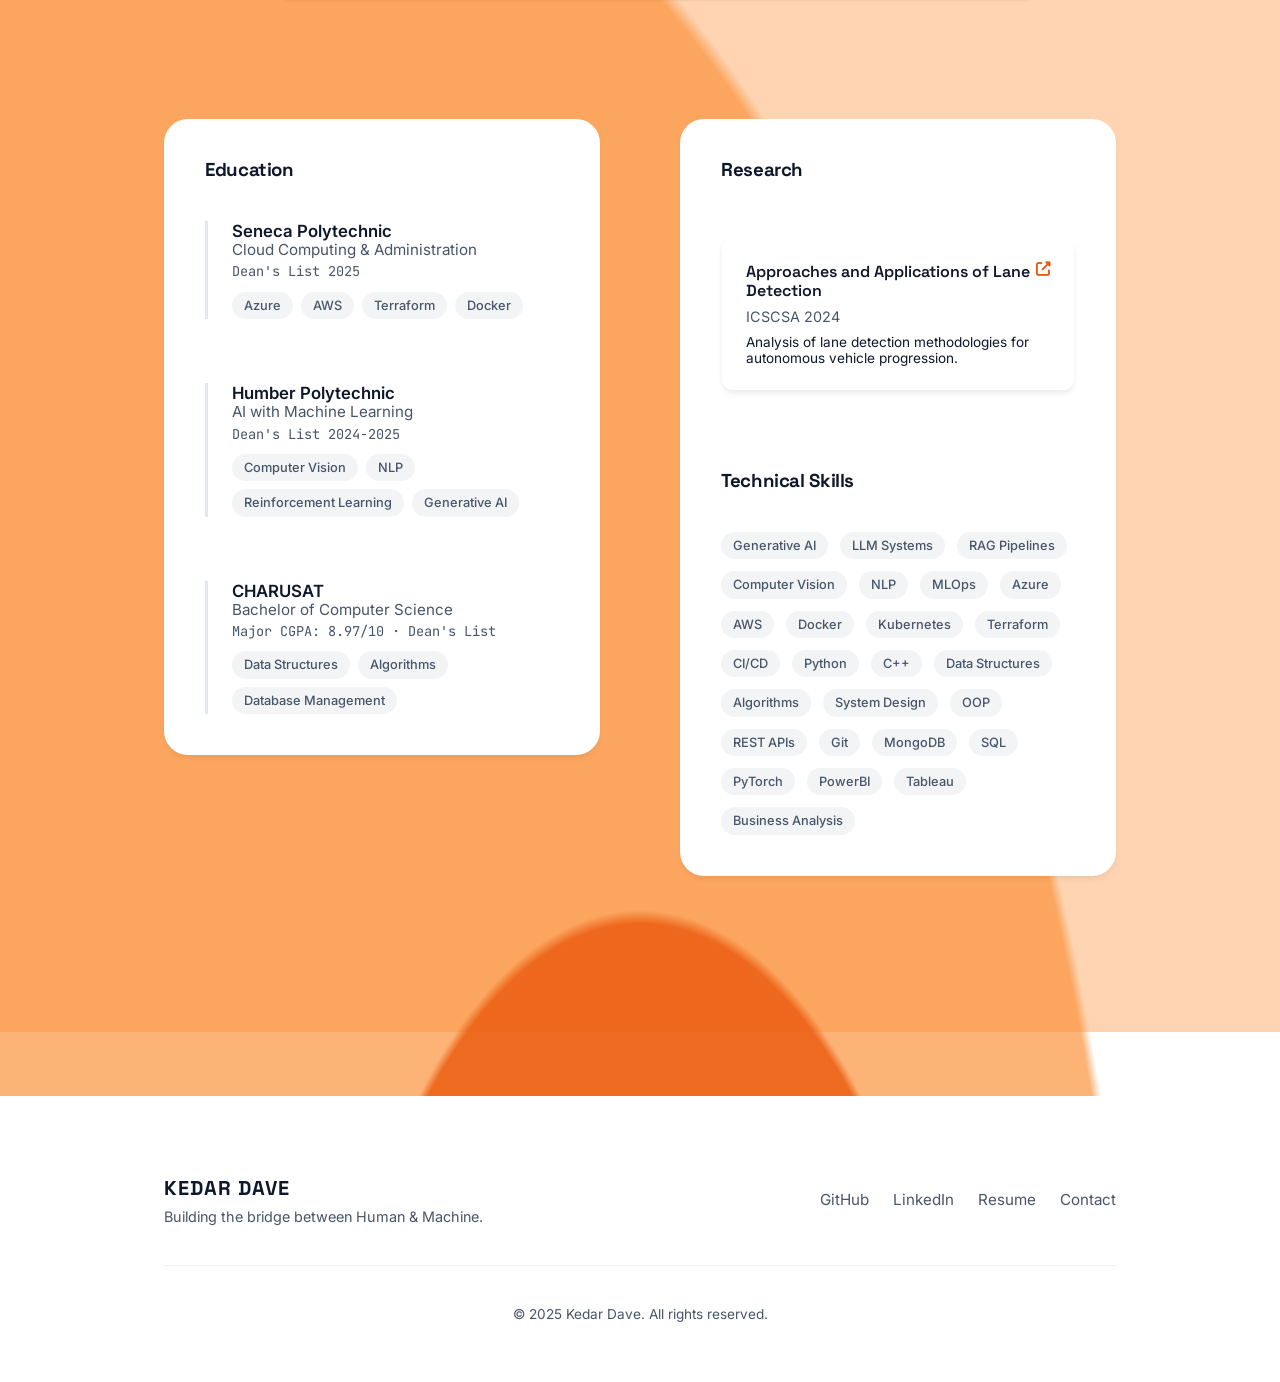
==== commit 06496431: "Dates and Resume update" ====
--- a/index.html
+++ b/index.html
@@ -127,7 +127,11 @@
                 <!-- Project 2: ImposterCreator -->
                 <article class="project-card">
                     <div class="project-header">
-                        <h2 class="project-title">ImposterCreator</h2>
+                        <div>
+                            <h2 class="project-title">ImposterCreator</h2>
+                            <div style="font-size: 0.85rem; color: var(--text-secondary); margin-top: 4px;">Aug 2022 –
+                                Nov 2022</div>
+                        </div>
                         <a id="btn-imposter" target="_blank" class="card-btn" aria-label="View Project">
                             <i class="fas fa-arrow-right"></i>
                         </a>
@@ -156,11 +160,15 @@
                     </div>
                 </article>
 
-                <!-- Project 3: Sales Analysis Dashboard -->
+                <!-- Project 3: YouMusic -->
                 <article class="project-card">
                     <div class="project-header">
-                        <h2 class="project-title">Sales Analysis Dashboard</h2>
-                        <a id="link-salesDashboard" target="_blank" class="card-btn" aria-label="View Project">
+                        <div>
+                            <h2 class="project-title">YouMusic</h2>
+                            <div style="font-size: 0.85rem; color: var(--text-secondary); margin-top: 4px;">Dec 2022 –
+                                Mar 2023</div>
+                        </div>
+                        <a id="link-youMusic" target="_blank" class="card-btn" aria-label="View Project">
                             <i class="fas fa-arrow-right"></i>
                         </a>
                     </div>
@@ -168,25 +176,23 @@
                     <div class="project-story">
                         <div class="story-block">
                             <h4>Problem</h4>
-                            <p>Fragmented sales data across regions hindered strategic decision-making and performance
-                                tracking.</p>
+                            <p>High buffering times and latency during media playback.</p>
                         </div>
                         <div class="story-block">
                             <h4>Solution</h4>
-                            <p>Unified PowerBI dashboard with star schema modeling for 6-month rolling insights.</p>
+                            <p>Developed a RESTful server reducing buffering by 87% via range requests and caching.</p>
                         </div>
                     </div>
 
                     <div class="project-metrics">
-                        <span>$163K East Coast Sales</span>
-                        <span>157% Return Rate Analysis</span>
+                        <span>87% Less Buffering</span>
+                        <span>Real-time Caching</span>
                     </div>
 
                     <div class="project-stack">
-                        <span class="tech-tag">PowerBI</span>
-                        <span class="tech-tag">Excel</span>
-                        <span class="tech-tag">Data Modeling</span>
-                        <span class="tech-tag">DAX</span>
+                        <span class="tech-tag">REST APIs</span>
+                        <span class="tech-tag">Web App</span>
+                        <span class="tech-tag">Networking</span>
                     </div>
                 </article>
             </div>
@@ -201,18 +207,24 @@
                 <div class="timeline-item">
                     <div class="timeline-marker"></div>
                     <div class="timeline-content">
-                        <h3 class="role-title">Artificial Intelligence Intern</h3>
-                        <div class="company-name">Plutomen Technologies</div>
-                        <div class="role-meta">Sept 2023 – May 2024 · Ahmedabad, India</div>
+                        <h3 class="role-title">AI Infrastructure & Automation Intern</h3>
+                        <div class="company-name">DataZymes</div>
+                        <div class="role-meta">Oct 2024 – April 2025</div>
                         <p class="role-description">
-                            SaaS Product - Building a RAG pipeline for the internal knowledge base of the company.
-                            Optimized vector search retrieval and implemented LLM-based responses.
+                            Led AI-based monitoring and incident response workflows, significantly reducing mean time to
+                            detection. Designed and deployed automated document processors using OCR and LLMs, achieving
+                            93% precision. Integrated MongoDB to support searchable docs and leveraged Power BI for cost
+                            optimization.
                         </p>
                         <div class="role-tags">
                             <span class="tech-tag">RAG</span>
                             <span class="tech-tag">LLMs</span>
                             <span class="tech-tag">Vector DB</span>
                             <span class="tech-tag">Python</span>
+                            <span class="tech-tag">LLMs</span>
+                            <span class="tech-tag">OCR</span>
+                            <span class="tech-tag">MongoDB</span>
+                            <span class="tech-tag">Power BI</span>
                         </div>
                     </div>
                 </div>
@@ -221,12 +233,31 @@
                 <div class="timeline-item">
                     <div class="timeline-marker"></div>
                     <div class="timeline-content">
-                        <h3 class="role-title">Machine Learning Engineer Intern</h3>
-                        <div class="company-name">AcmeGrade</div>
-                        <div class="role-meta">May 2022 – Jul 2022 · Bengaluru, India</div>
+                        <h3 class="role-title">Sales & Operations Analyst (Project)</h3>
+                        <div class="company-name">TechWorks USA</div>
+                        <div class="role-meta">Jun 2024 – Sept 2024</div>
                         <p class="role-description">
-                            Detected different types of leaf diseases using CNN classification (ResNet50).
-                            Improved model accuracy by 15% through data augmentation and hyperparameter tuning.
+                            Developed a unified Power BI dashboard using a star schema model to track revenue and
+                            profit, uncovering insights that drove regional fulfillment strategies.
+                        </p>
+                        <div class="role-tags">
+                            <span class="tech-tag">Power BI</span>
+                            <span class="tech-tag">Data Modeling</span>
+                        </div>
+                    </div>
+                </div>
+
+                <!-- Job 3 -->
+                <div class="timeline-item">
+                    <div class="timeline-marker"></div>
+                    <div class="timeline-content">
+                        <h3 class="role-title">AI Intern – Operations & Search Automation</h3>
+                        <div class="company-name">Plutomen Technologies</div>
+                        <div class="role-meta">Sept 2023 – May 2024</div>
+                        <p class="role-description">
+                            Improved API throughput by 4x and reduced response time to 20ms using Django caching and
+                            asynchronous logic. Developed RESTful APIs to validate and search documentation. Increased
+                            test coverage to 96% via unit testing and automated API testing within an Azure environment.
                         </p>
                         <div class="role-tags">
                             <span class="tech-tag">CNN</span>
@@ -247,8 +278,8 @@
                     <h3>Education</h3>
                     <div class="credential-item">
                         <div class="credential-title">Seneca Polytechnic</div>
-                        <div class="credential-subtitle">Cloud Computing & Admin</div>
-                        <div class="credential-meta">2025 · Dean's List · GPA 4.0</div>
+                        <div class="credential-subtitle">Cloud Computing & Administration</div>
+                        <div class="credential-meta">Dean's List 2025</div>
                         <div class="project-stack" style="margin-top: 12px;">
                             <span class="tech-tag">Azure</span>
                             <span class="tech-tag">AWS</span>
@@ -259,8 +290,8 @@
 
                     <div class="credential-item" style="margin-top: 24px;">
                         <div class="credential-title">Humber Polytechnic</div>
-                        <div class="credential-subtitle">Artificial Intelligence with Machine Learning</div>
-                        <div class="credential-meta">2024 – 2025 · GPA 3.5</div>
+                        <div class="credential-subtitle">AI with Machine Learning</div>
+                        <div class="credential-meta">Dean's List 2024-2025</div>
                         <div class="project-stack" style="margin-top: 12px;">
                             <span class="tech-tag">Computer Vision</span>
                             <span class="tech-tag">NLP</span>
@@ -270,9 +301,9 @@
                     </div>
 
                     <div class="credential-item" style="margin-top: 24px;">
-                        <div class="credential-title">Charotar University of Science and Technology</div>
-                        <div class="credential-subtitle">Bachelors of Information Technology</div>
-                        <div class="credential-meta">2020 – 2024 · GPA 3.9</div>
+                        <div class="credential-title">CHARUSAT</div>
+                        <div class="credential-subtitle">Bachelor of Computer Science</div>
+                        <div class="credential-meta">Major CGPA: 8.97/10 · Dean's List</div>
                         <div class="project-stack" style="margin-top: 12px;">
                             <span class="tech-tag">Data Structures</span>
                             <span class="tech-tag">Algorithms</span>
